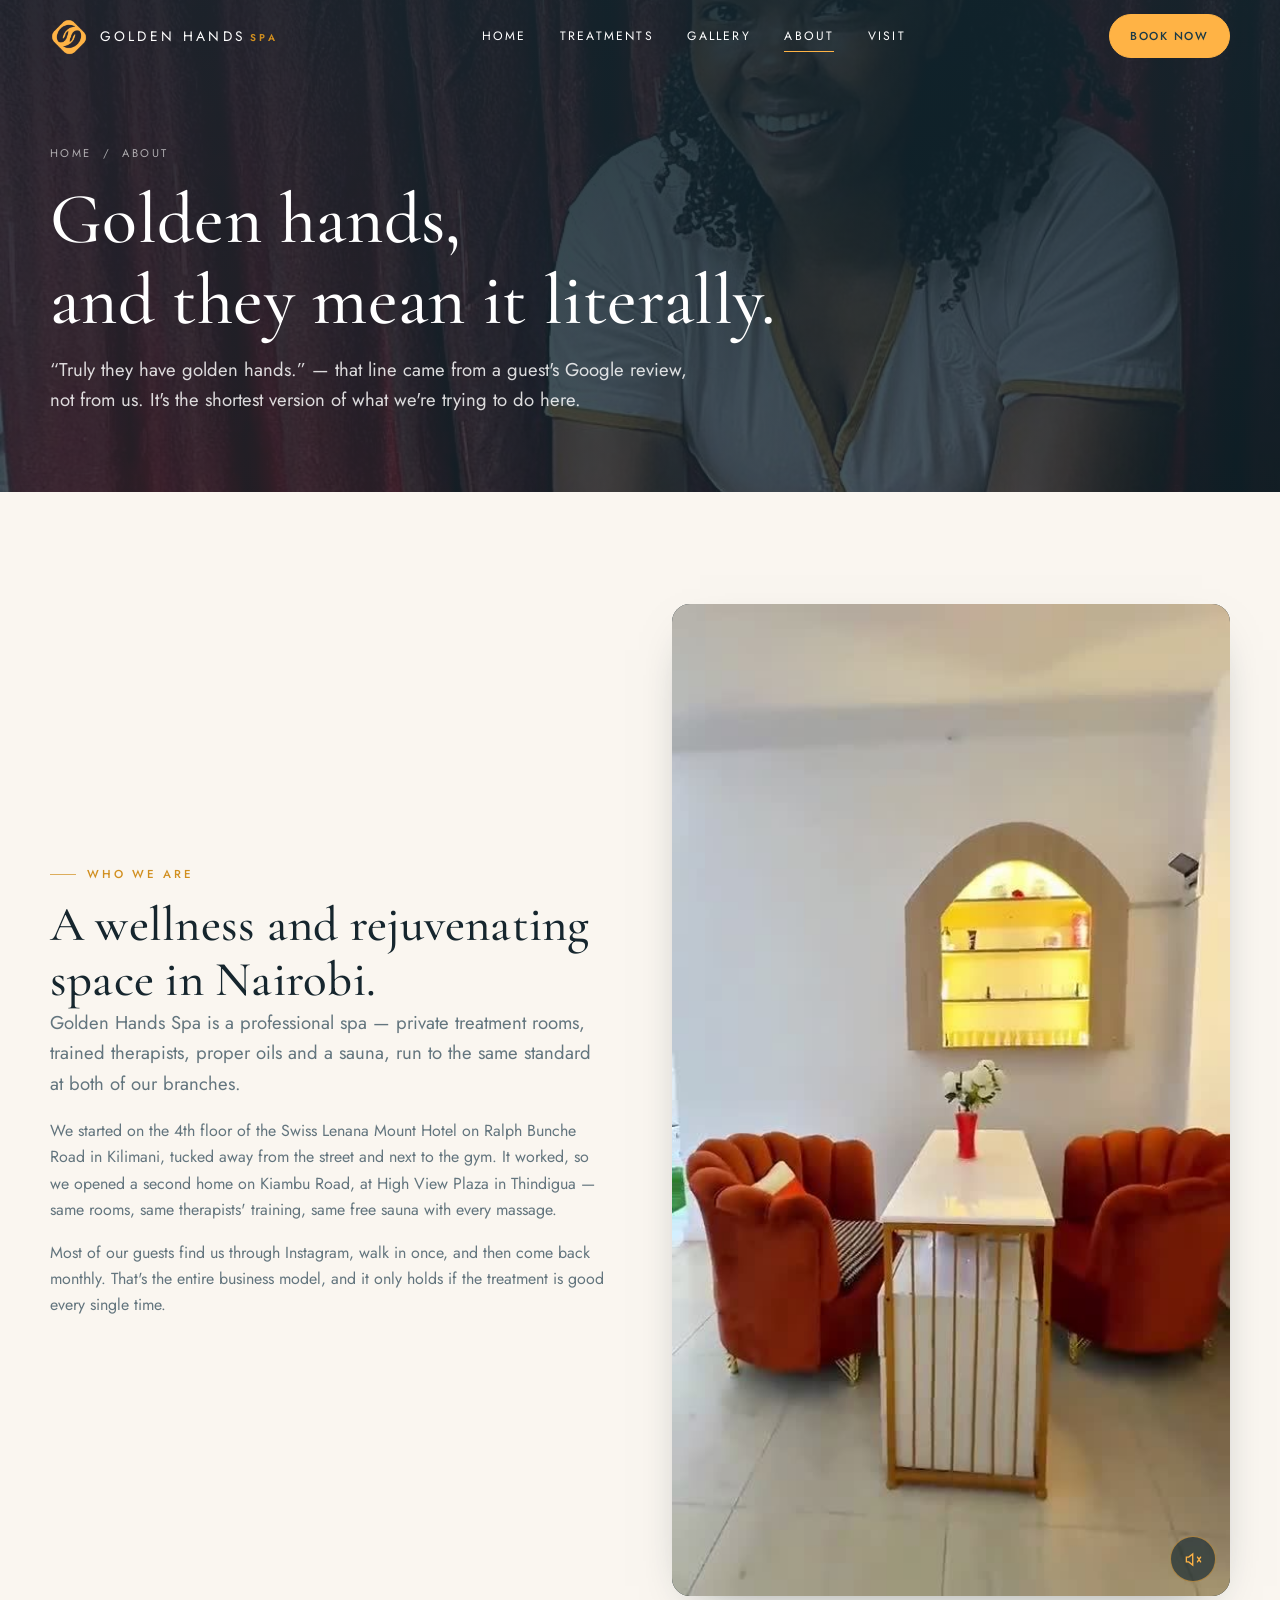
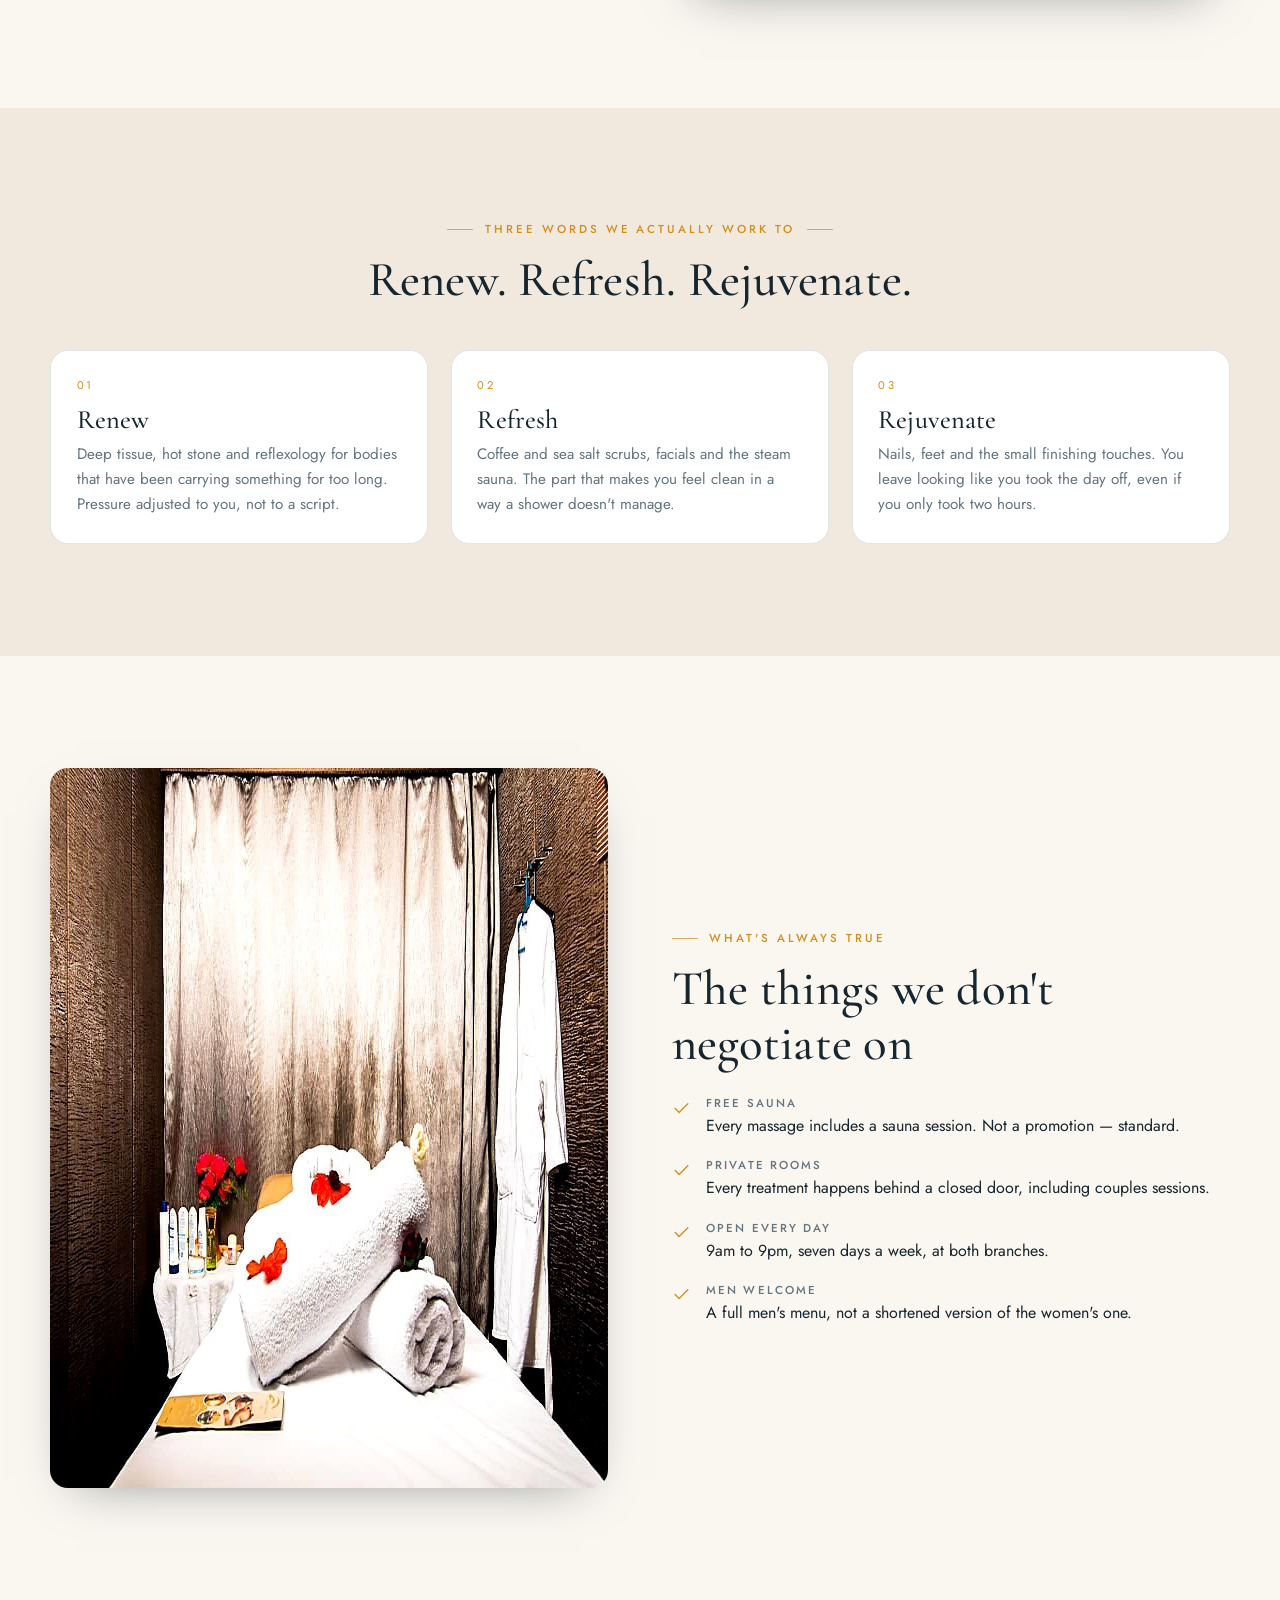
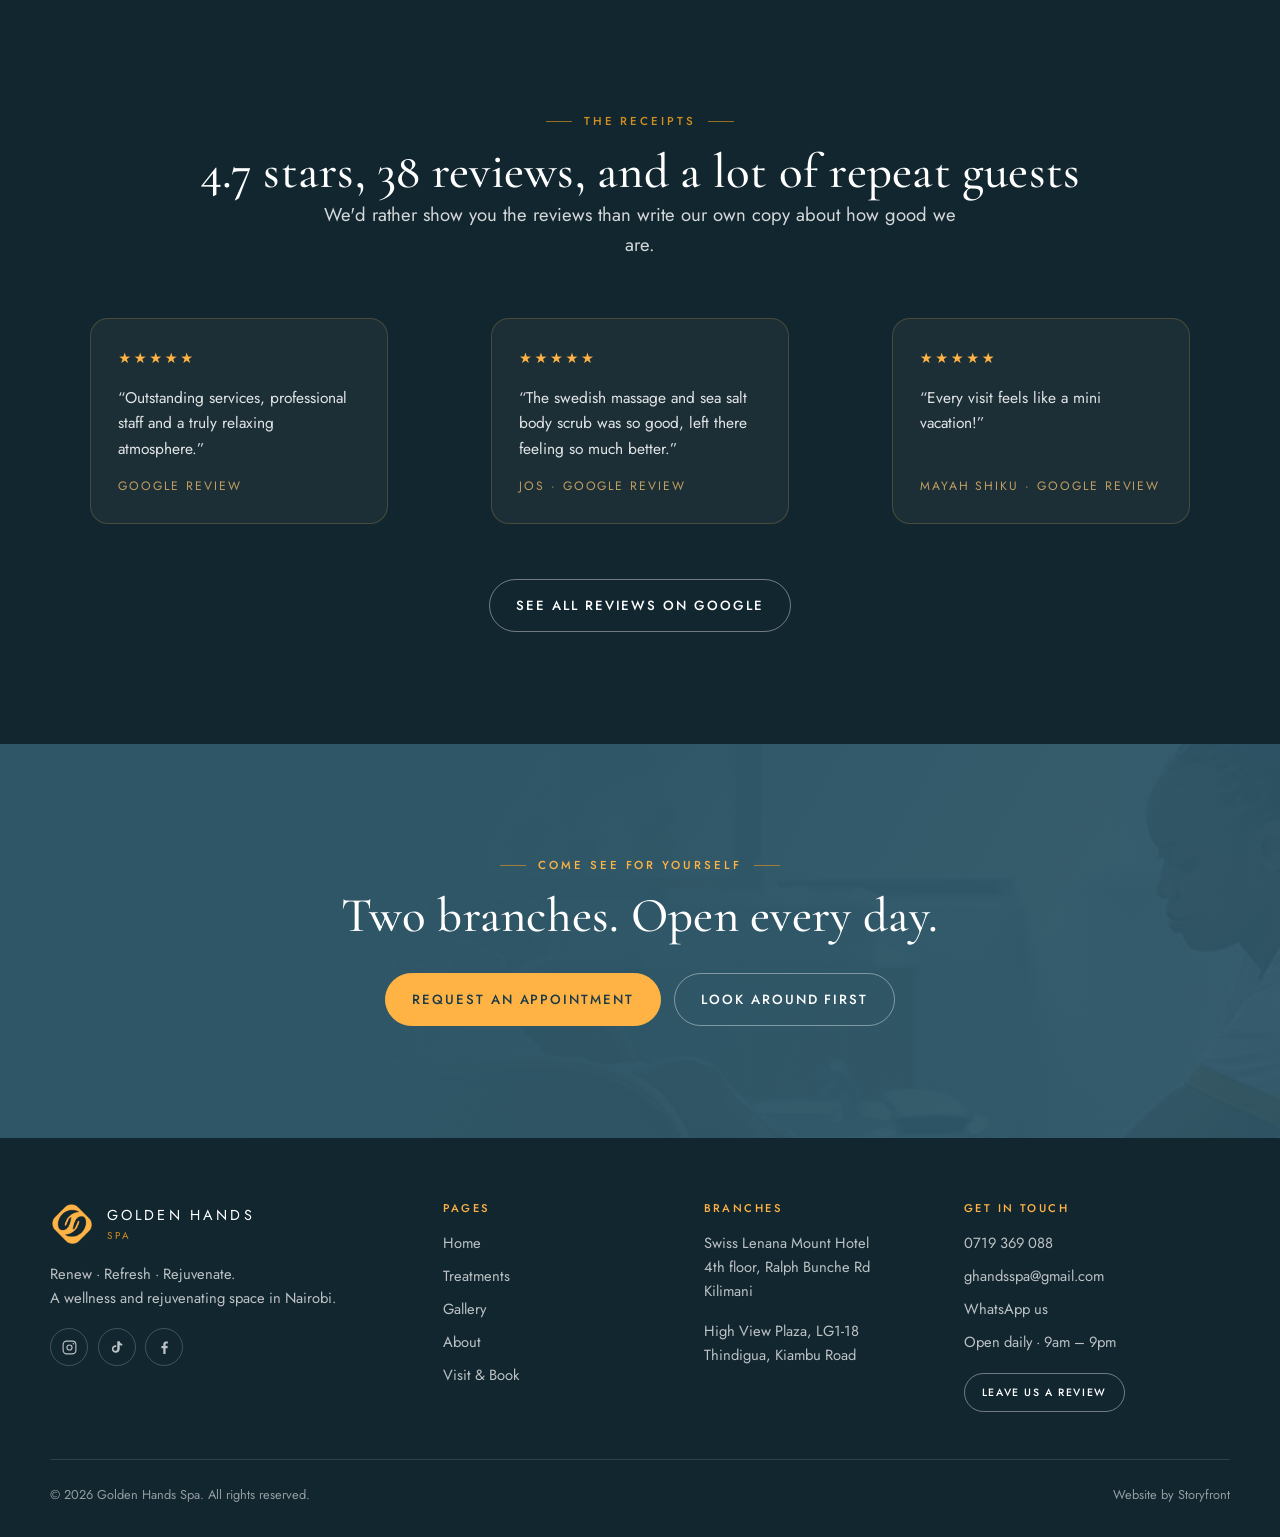
==== about.html @ f65b9896 "Golden Hands Spa — Storyfront demo site Five-page premium build: home, treatments, gallery, about, v" ====
<!DOCTYPE html>
<html lang="en">
<head>
<meta charset="utf-8">
<meta name="viewport" content="width=device-width,initial-scale=1">
<title>About | Golden Hands Spa, Nairobi</title>
<meta name="description" content="Golden Hands Spa is a wellness and rejuvenating space in Nairobi — a professional spa in Kilimani and on Kiambu Road, rated 4.7 on Google. Renew. Refresh. Rejuvenate.">
<link rel="canonical" href="https://ignatius-kimeu.github.io/storyfront-golden-hands-spa/about.html">

<meta property="og:type" content="website">
<meta property="og:site_name" content="Golden Hands Spa">
<meta property="og:title" content="About | Golden Hands Spa, Nairobi">
<meta property="og:description" content="A professional spa in Kilimani and on Kiambu Road. Rated 4.7 on Google. Renew. Refresh. Rejuvenate.">
<meta property="og:url" content="https://ignatius-kimeu.github.io/storyfront-golden-hands-spa/about.html">
<meta property="og:image" content="https://ignatius-kimeu.github.io/storyfront-golden-hands-spa/og-image.jpg">
<meta property="og:image:width" content="1200">
<meta property="og:image:height" content="630">
<meta name="twitter:card" content="summary_large_image">
<meta name="twitter:title" content="About | Golden Hands Spa, Nairobi">
<meta name="twitter:description" content="A professional spa in Kilimani and on Kiambu Road. Rated 4.7 on Google.">
<meta name="twitter:image" content="https://ignatius-kimeu.github.io/storyfront-golden-hands-spa/og-image.jpg">
<meta name="theme-color" content="#2E5666">

<link rel="icon" href="favicon.ico" sizes="any">
<link rel="apple-touch-icon" href="apple-touch-icon.png">
<link rel="preconnect" href="https://fonts.googleapis.com">
<link rel="preconnect" href="https://fonts.gstatic.com" crossorigin>
<link href="https://fonts.googleapis.com/css2?family=Cormorant+Garamond:ital,wght@0,300;0,500;0,600;1,400&family=Jost:wght@300;400;500&display=swap" rel="stylesheet">
<link rel="stylesheet" href="assets/site.css">
</head>
<body>

<div id="splash">
  <div>
    <img class="sp-mark" src="images/mark.png" alt="" width="96" height="96">
    <div class="sp-word">Golden Hands Spa</div>
  </div>
</div>

<header class="hdr" data-top="true" data-over-dark="true">
  <div class="wrap hdr-in">
    <a class="brand" href="index.html" aria-label="Golden Hands Spa — home">
      <img src="images/mark.png" alt="" width="38" height="38">
      <span><span class="brand-name">Golden Hands</span><span class="brand-sub">Spa</span></span>
    </a>
    <nav class="nav" aria-label="Main">
      <a href="index.html">Home</a>
      <a href="services.html">Treatments</a>
      <a href="gallery.html">Gallery</a>
      <a href="about.html" aria-current="page">About</a>
      <a href="contact.html">Visit</a>
    </nav>
    <a class="btn btn--gold btn--desk" href="contact.html">Book now</a>
    <button class="burger" aria-label="Menu" aria-expanded="false" aria-controls="mnav"><span></span><span></span><span></span></button>
  </div>
</header>

<nav class="mnav" id="mnav" aria-label="Mobile">
  <a href="index.html">Home</a>
  <a href="services.html">Treatments</a>
  <a href="gallery.html">Gallery</a>
  <a href="about.html">About</a>
  <a href="contact.html">Visit &amp; Book</a>
  <a class="btn btn--gold" href="contact.html">Request an appointment</a>
</nav>

<main>

  <section class="pbanner">
    <img src="images/therapist-candlelit.jpg" alt="" aria-hidden="true" width="960" height="960">
    <div class="wrap pbanner__in">
      <p class="crumbs"><a href="index.html">Home</a> &nbsp;/&nbsp; About</p>
      <h1 class="rv">Golden hands, <br>and they mean it literally.</h1>
      <p class="lede rv" data-delay="90">“Truly they have golden hands.” — that line came from a guest's Google review, not from us. It's the shortest version of what we're trying to do here.</p>
    </div>
  </section>

  <!-- ============ STORY ============ -->
  <section class="sec">
    <div class="wrap grid g-2" style="gap:clamp(2rem,5vw,4rem);align-items:center">
      <div class="rv">
        <p class="eyebrow">Who we are</p>
        <h2>A wellness and rejuvenating space in Nairobi.</h2>
        <p class="lede">Golden Hands Spa is a professional spa — private treatment rooms, trained therapists, proper oils and a sauna, run to the same standard at both of our branches.</p>
        <p style="color:var(--muted)">We started on the 4th floor of the Swiss Lenana Mount Hotel on Ralph Bunche Road in Kilimani, tucked away from the street and next to the gym. It worked, so we opened a second home on Kiambu Road, at High View Plaza in Thindigua — same rooms, same therapists' training, same free sauna with every massage.</p>
        <p style="color:var(--muted)">Most of our guests find us through Instagram, walk in once, and then come back monthly. That's the entire business model, and it only holds if the treatment is good every single time.</p>
      </div>
      <div class="vwrap rv" data-delay="120">
        <video src="videos/spa-tour.mp4" poster="images/spa-tour-poster.jpg" muted playsinline loop preload="none" aria-label="A walk through the Golden Hands Spa Kiambu Road branch"></video>
        <button class="vsound" type="button" aria-label="Turn sound on">
          <svg class="snd-off" viewBox="0 0 24 24" fill="none" stroke="currentColor" stroke-width="1.7" stroke-linecap="round" aria-hidden="true"><path d="M11 5 6 9H3v6h3l5 4V5Z"/><path d="m17 9 4 6M21 9l-4 6"/></svg>
          <svg class="snd-on" style="display:none" viewBox="0 0 24 24" fill="none" stroke="currentColor" stroke-width="1.7" stroke-linecap="round" aria-hidden="true"><path d="M11 5 6 9H3v6h3l5 4V5Z"/><path d="M15.5 8.5a5 5 0 0 1 0 7M18.5 5.5a9 9 0 0 1 0 13"/></svg>
        </button>
      </div>
    </div>
  </section>

  <!-- ============ THREE WORDS ============ -->
  <section class="sec" style="background:var(--ivory-2)">
    <div class="wrap">
      <div class="center rv" style="margin-bottom:2.6rem">
        <p class="eyebrow">Three words we actually work to</p>
        <h2>Renew. Refresh. Rejuvenate.</h2>
      </div>
      <div class="grid g-3">
        <article class="pcard rv">
          <span class="num">01</span>
          <h3>Renew</h3>
          <p>Deep tissue, hot stone and reflexology for bodies that have been carrying something for too long. Pressure adjusted to you, not to a script.</p>
        </article>
        <article class="pcard rv" data-delay="90">
          <span class="num">02</span>
          <h3>Refresh</h3>
          <p>Coffee and sea salt scrubs, facials and the steam sauna. The part that makes you feel clean in a way a shower doesn't manage.</p>
        </article>
        <article class="pcard rv" data-delay="180">
          <span class="num">03</span>
          <h3>Rejuvenate</h3>
          <p>Nails, feet and the small finishing touches. You leave looking like you took the day off, even if you only took two hours.</p>
        </article>
      </div>
    </div>
  </section>

  <!-- ============ WHAT YOU GET ============ -->
  <section class="sec">
    <div class="wrap grid g-2" style="gap:clamp(2rem,5vw,4rem);align-items:center">
      <div class="rv" style="border-radius:var(--radius);overflow:hidden;box-shadow:var(--shadow)">
        <img src="images/treatment-room-swan.jpg" alt="A treatment room prepared before a guest arrives" loading="lazy" width="1080" height="720">
      </div>
      <div class="rv" data-delay="120">
        <p class="eyebrow">What's always true</p>
        <h2>The things we don't negotiate on</h2>
        <ul class="infolist" style="margin-top:1.4rem">
          <li>
            <svg viewBox="0 0 24 24" fill="none" stroke="currentColor" stroke-width="1.7" stroke-linecap="round" stroke-linejoin="round"><path d="M20 6 9 17l-5-5"/></svg>
            <span><b>Free sauna</b>Every massage includes a sauna session. Not a promotion — standard.</span>
          </li>
          <li>
            <svg viewBox="0 0 24 24" fill="none" stroke="currentColor" stroke-width="1.7" stroke-linecap="round" stroke-linejoin="round"><path d="M20 6 9 17l-5-5"/></svg>
            <span><b>Private rooms</b>Every treatment happens behind a closed door, including couples sessions.</span>
          </li>
          <li>
            <svg viewBox="0 0 24 24" fill="none" stroke="currentColor" stroke-width="1.7" stroke-linecap="round" stroke-linejoin="round"><path d="M20 6 9 17l-5-5"/></svg>
            <span><b>Open every day</b>9am to 9pm, seven days a week, at both branches.</span>
          </li>
          <li>
            <svg viewBox="0 0 24 24" fill="none" stroke="currentColor" stroke-width="1.7" stroke-linecap="round" stroke-linejoin="round"><path d="M20 6 9 17l-5-5"/></svg>
            <span><b>Men welcome</b>A full men's menu, not a shortened version of the women's one.</span>
          </li>
        </ul>
      </div>
    </div>
  </section>

  <!-- ============ REPUTATION ============ -->
  <section class="sec reviews">
    <div class="wrap center">
      <div class="rv">
        <p class="eyebrow">The receipts</p>
        <h2>4.7 stars, 38 reviews, and a lot of repeat guests</h2>
        <p class="lede" style="color:rgba(255,255,255,.82)">We'd rather show you the reviews than write our own copy about how good we are.</p>
      </div>
      <div class="grid g-3" style="margin-top:2.6rem;text-align:left">
        <figure class="rcard rv">
          <span class="stars" aria-label="5 out of 5">★★★★★</span>
          <p>“Outstanding services, professional staff and a truly relaxing atmosphere.”</p>
          <cite>Google review</cite>
        </figure>
        <figure class="rcard rv" data-delay="90">
          <span class="stars" aria-label="5 out of 5">★★★★★</span>
          <p>“The swedish massage and sea salt body scrub was so good, left there feeling so much better.”</p>
          <cite>Jos · Google review</cite>
        </figure>
        <figure class="rcard rv" data-delay="180">
          <span class="stars" aria-label="5 out of 5">★★★★★</span>
          <p>“Every visit feels like a mini vacation!”</p>
          <cite>Mayah Shiku · Google review</cite>
        </figure>
      </div>
      <div class="rv" style="margin-top:2.4rem">
        <a class="btn btn--onDark" href="https://www.google.com/maps/place/?q=place_id:ChIJxd9gHsARLxgRE6MtWg46vnw" target="_blank" rel="noopener">See all reviews on Google</a>
      </div>
    </div>
  </section>

  <!-- ============ CTA ============ -->
  <section class="cta sec">
    <img src="images/pedicure-lounge.jpg" alt="" loading="lazy" aria-hidden="true">
    <div class="wrap center rv">
      <p class="eyebrow" style="color:var(--amber)">Come see for yourself</p>
      <h2>Two branches. Open every day.</h2>
      <div style="display:flex;gap:.8rem;justify-content:center;flex-wrap:wrap;margin-top:1.8rem">
        <a class="btn btn--gold" href="contact.html">Request an appointment</a>
        <a class="btn btn--onDark" href="gallery.html">Look around first</a>
      </div>
    </div>
  </section>

</main>

<footer class="ftr">
  <div class="wrap">
    <div class="ftr__grid">
      <div>
        <div class="ftr__brand">
          <img src="images/mark.png" alt="" width="44" height="44">
          <span><b>Golden Hands</b><span>Spa</span></span>
        </div>
        <p>Renew · Refresh · Rejuvenate.<br>A wellness and rejuvenating space in Nairobi.</p>
        <div class="socials">
          <a href="https://www.instagram.com/golden_hands_spa_kenya/" target="_blank" rel="noopener" aria-label="Instagram"><svg viewBox="0 0 24 24" fill="none" stroke="currentColor" stroke-width="1.6"><rect x="3" y="3" width="18" height="18" rx="5"/><circle cx="12" cy="12" r="3.6"/><circle cx="17.4" cy="6.6" r="1" fill="currentColor" stroke="none"/></svg></a>
          <a href="https://www.tiktok.com/@golden_hands_spa_kenya" target="_blank" rel="noopener" aria-label="TikTok"><svg viewBox="0 0 24 24" fill="currentColor"><path d="M16.5 3c.3 2.1 1.6 3.6 3.7 3.8v2.4c-1.3.1-2.5-.2-3.7-.9v5.4c0 3.4-2.5 5.8-5.6 5.8-2.9 0-5.4-2.2-5.4-5.3 0-3.2 2.6-5.6 6.1-5.2v2.6c-.4-.1-.8-.2-1.2-.2-1.5 0-2.6 1.1-2.6 2.6 0 1.5 1.1 2.7 2.6 2.7 1.6 0 2.7-1.1 2.7-3V3h3.4Z"/></svg></a>
          <a href="https://www.facebook.com/goldenhandskenya/" target="_blank" rel="noopener" aria-label="Facebook"><svg viewBox="0 0 24 24" fill="currentColor"><path d="M13.5 21v-8h2.7l.4-3.1h-3.1V7.9c0-.9.25-1.5 1.55-1.5h1.65V3.6A22 22 0 0 0 14.3 3.5c-2.4 0-4 1.45-4 4.1v2.3H7.6V13h2.7v8h3.2Z"/></svg></a>
        </div>
      </div>
      <div>
        <h4>Pages</h4>
        <ul>
          <li><a href="index.html">Home</a></li>
          <li><a href="services.html">Treatments</a></li>
          <li><a href="gallery.html">Gallery</a></li>
          <li><a href="about.html">About</a></li>
          <li><a href="contact.html">Visit &amp; Book</a></li>
        </ul>
      </div>
      <div>
        <h4>Branches</h4>
        <ul>
          <li>Swiss Lenana Mount Hotel<br>4th floor, Ralph Bunche Rd<br>Kilimani</li>
          <li style="margin-top:.4rem">High View Plaza, LG1-18<br>Thindigua, Kiambu Road</li>
        </ul>
      </div>
      <div>
        <h4>Get in touch</h4>
        <ul>
          <li><a href="tel:+254719369088">0719 369 088</a></li>
          <li><a href="mailto:ghandsspa@gmail.com">ghandsspa@gmail.com</a></li>
          <li><a data-wa="Hello Golden Hands Spa 👋 I'd like to book a treatment.">WhatsApp us</a></li>
          <li>Open daily · 9am – 9pm</li>
          <li style="margin-top:.6rem"><a class="btn btn--onDark" style="padding:.6rem 1.05rem;font-size:.66rem" href="https://search.google.com/local/writereview?placeid=ChIJxd9gHsARLxgRE6MtWg46vnw" target="_blank" rel="noopener">Leave us a review</a></li>
        </ul>
      </div>
    </div>
    <div class="ftr__base">
      <span>© <span data-year>2026</span> Golden Hands Spa. All rights reserved.</span>
      <span>Website by <a href="#">Storyfront</a></span>
    </div>
  </div>
</footer>

<a class="fab" data-wa="Hello Golden Hands Spa 👋 I'd like to book a treatment. Could you share what's available this week?" aria-label="Chat with Golden Hands Spa on WhatsApp">
  <svg viewBox="0 0 24 24" fill="currentColor" aria-hidden="true"><path d="M12.04 2C6.58 2 2.13 6.45 2.13 11.91c0 1.75.46 3.45 1.32 4.95L2 22l5.25-1.38a9.9 9.9 0 0 0 4.79 1.22h.01c5.46 0 9.91-4.45 9.91-9.91C21.96 6.45 17.5 2 12.04 2Zm5.8 14.16c-.24.68-1.42 1.32-1.95 1.36-.5.04-.97.22-3.28-.68-2.77-1.09-4.51-3.93-4.65-4.11-.13-.18-1.1-1.46-1.1-2.79 0-1.33.7-1.98.95-2.25.24-.27.53-.34.71-.34.18 0 .35 0 .51.01.16.01.38-.06.6.46.23.55.77 1.89.84 2.03.07.14.11.3.02.48-.09.18-.14.29-.27.45-.13.16-.28.35-.4.47-.13.13-.27.28-.12.55.15.27.66 1.09 1.42 1.76.97.87 1.79 1.14 2.06 1.27.27.14.42.11.58-.07.16-.18.67-.78.85-1.05.18-.27.36-.22.6-.13.24.09 1.55.73 1.81.86.27.13.45.2.51.31.07.11.07.63-.17 1.31Z"/></svg>
  <span>WhatsApp</span>
</a>

<script src="assets/site.js"></script>
</body>
</html>
---- assets/site.css ----
/* Golden Hands Spa — Storyfront demo
   Palette lifted pixel-for-pixel off the client's own logo JPG (#2E5666 petrol,
   #FFB345 amber) plus the four-colour strip on their Facebook cover photo. */
:root{
  --petrol:#2E5666;
  --petrol-deep:#1E3F4D;
  --petrol-night:#12262F;
  --ivory:#FAF6F0;
  --ivory-2:#F1E9DE;
  --amber:#FFB345;
  --gold:#D18F1F;
  --gold-soft:#C19D61;
  --ink:#16262E;
  --muted:#63757E;
  --line:rgba(46,86,102,.15);
  --line-dark:rgba(255,179,69,.20);
  --shadow:0 18px 50px -28px rgba(18,38,47,.55);
  --radius:18px;
  --wrap:1180px;
  --ease:cubic-bezier(.22,.61,.36,1);
  --header-h:74px;
}
*,*::before,*::after{box-sizing:border-box}
html{-webkit-text-size-adjust:100%;scroll-behavior:smooth}
body{
  margin:0;background:var(--ivory);color:var(--ink);
  font-family:"Jost",system-ui,-apple-system,"Segoe UI",Roboto,sans-serif;
  font-size:16px;line-height:1.65;font-weight:400;
  overflow-x:hidden;
}
img,video{max-width:100%;display:block}
a{color:inherit;text-decoration:none}
button{font:inherit;color:inherit}
h1,h2,h3,h4{font-family:"Cormorant Garamond",Georgia,serif;font-weight:500;line-height:1.12;margin:0;letter-spacing:.005em}
h1{font-size:clamp(2.6rem,7.4vw,4.5rem)}
h2{font-size:clamp(2rem,5vw,3.05rem)}
h3{font-size:clamp(1.3rem,2.6vw,1.65rem)}
p{margin:0 0 1em}
.wrap{width:min(100% - 2.4rem,var(--wrap));margin-inline:auto}
.sec{padding:clamp(4.2rem,9vw,7rem) 0}
.sec--tight{padding:clamp(3rem,6vw,4.5rem) 0}
.center{text-align:center}
.sr-only{position:absolute;width:1px;height:1px;padding:0;margin:-1px;overflow:hidden;clip:rect(0 0 0 0);white-space:nowrap;border:0}

/* ---------- shared bits ---------- */
.eyebrow{
  font-size:.72rem;letter-spacing:.26em;text-transform:uppercase;
  font-weight:500;color:var(--gold);margin:0 0 .9rem;display:flex;align-items:center;gap:.7rem
}
.center .eyebrow{justify-content:center}
.eyebrow::before{content:"";width:26px;height:1px;background:var(--gold);opacity:.7;flex:none}
.center .eyebrow::after{content:"";width:26px;height:1px;background:var(--gold);opacity:.7;flex:none}
.lede{font-size:clamp(1.02rem,1.7vw,1.16rem);color:var(--muted);max-width:60ch}
.center .lede{margin-inline:auto}

.btn{
  --bg:var(--petrol);--fg:#fff;--bd:var(--petrol);
  display:inline-flex;align-items:center;justify-content:center;gap:.6rem;
  background:var(--bg);color:var(--fg);border:1px solid var(--bd);
  padding:.92rem 1.6rem;border-radius:999px;cursor:pointer;
  font-size:.83rem;font-weight:500;letter-spacing:.15em;text-transform:uppercase;
  transition:transform .45s var(--ease),box-shadow .45s var(--ease),background .3s,color .3s,border-color .3s;
  will-change:transform;
}
.btn:hover{transform:translateY(-2px);box-shadow:0 14px 30px -14px rgba(18,38,47,.5)}
.btn:active{transform:translateY(0)}
.btn:focus-visible{outline:2px solid var(--amber);outline-offset:3px}
.btn--gold{--bg:var(--amber);--fg:#1B3A47;--bd:var(--amber)}
.btn--ghost{--bg:transparent;--fg:var(--petrol);--bd:rgba(46,86,102,.35)}
.btn--ghost:hover{--bg:var(--petrol);--fg:#fff;--bd:var(--petrol)}
.btn--onDark{--bg:transparent;--fg:#fff;--bd:rgba(255,255,255,.4)}
.btn--onDark:hover{--bg:var(--amber);--fg:#1B3A47;--bd:var(--amber)}
.btn svg{width:17px;height:17px;flex:none}

/* ---------- preload splash ---------- */
#splash{
  position:fixed;inset:0;z-index:200;background:var(--petrol);
  display:grid;place-items:center;transition:opacity .7s var(--ease),visibility .7s
}
#splash.gone{opacity:0;visibility:hidden;pointer-events:none}
#splash .sp-mark{width:96px;animation:breathe 2.4s var(--ease) infinite}
#splash .sp-word{
  margin-top:1.3rem;font-size:.74rem;letter-spacing:.42em;text-transform:uppercase;
  color:rgba(255,255,255,.72);text-align:center
}
@keyframes breathe{0%,100%{transform:scale(1);opacity:.92}50%{transform:scale(1.07);opacity:1}}

/* ---------- header ---------- */
.hdr{
  position:fixed;top:0;left:0;right:0;z-index:120;height:var(--header-h);
  background:rgba(250,246,240,.97);border-bottom:1px solid var(--line);
  transform:translateY(0);transition:transform .42s var(--ease),background .35s,border-color .35s;
}
.hdr[data-hidden="true"]{transform:translateY(-105%)}
.hdr[data-top="true"][data-over-dark="true"]{background:transparent;border-color:transparent}
.hdr[data-top="true"][data-over-dark="true"] .nav a,
.hdr[data-top="true"][data-over-dark="true"] .brand-name{color:#fff}
.hdr[data-top="true"][data-over-dark="true"] .burger span{background:#fff}
.hdr-in{height:100%;display:flex;align-items:center;justify-content:space-between;gap:1rem}
.brand{display:flex;align-items:center;gap:.72rem}
.brand img{width:38px;height:38px}
.brand-name{font-size:.86rem;letter-spacing:.24em;text-transform:uppercase;font-weight:400;line-height:1.15;transition:color .35s}
.brand-sub{margin-left:.4em;font-size:.62rem;letter-spacing:.34em;text-transform:uppercase;color:var(--gold);font-weight:600}
.nav{display:flex;align-items:center;gap:2.1rem}
.nav a{
  position:relative;font-size:.76rem;letter-spacing:.18em;text-transform:uppercase;
  padding:.35rem 0;transition:color .3s
}
.nav a::after{
  content:"";position:absolute;left:0;bottom:0;height:1px;width:100%;background:var(--amber);
  transform:scaleX(0);transform-origin:right;transition:transform .45s var(--ease)
}
.nav a:hover::after,.nav a[aria-current="page"]::after{transform:scaleX(1);transform-origin:left}
.nav a[aria-current="page"]{color:var(--gold)}
.hdr .btn{padding:.72rem 1.25rem;font-size:.72rem}
.burger{display:none;background:none;border:0;padding:.5rem;cursor:pointer}
.burger span{display:block;width:24px;height:2px;background:var(--ink);margin:5px 0;border-radius:2px;transition:transform .4s var(--ease),opacity .25s,background .35s}
.burger[aria-expanded="true"] span:nth-child(1){transform:translateY(7px) rotate(45deg)}
.burger[aria-expanded="true"] span:nth-child(2){opacity:0}
.burger[aria-expanded="true"] span:nth-child(3){transform:translateY(-7px) rotate(-45deg)}
.mnav{
  position:fixed;inset:var(--header-h) 0 0;z-index:119;background:var(--petrol);
  display:flex;flex-direction:column;justify-content:center;gap:.4rem;padding:2rem 1.6rem 5rem;
  opacity:0;visibility:hidden;transform:translateY(-12px);
  transition:opacity .4s var(--ease),transform .4s var(--ease),visibility .4s
}
.mnav.open{opacity:1;visibility:visible;transform:none}
.mnav a{
  color:#fff;font-family:"Cormorant Garamond",serif;font-size:2.1rem;padding:.5rem 0;
  border-bottom:1px solid rgba(255,255,255,.12)
}
.mnav a:last-of-type{border-bottom:0}
.mnav .btn{margin-top:1.4rem;align-self:flex-start}

/* ---------- hero ---------- */
.hero{position:relative;min-height:min(100svh,860px);display:flex;align-items:flex-end;isolation:isolate;background:var(--petrol-night)}
.hero__media{position:absolute;inset:0;z-index:-2;overflow:hidden}
.hero__media img{width:100%;height:100%;object-fit:cover;object-position:center 42%;transform:scale(1.08);animation:kb 22s var(--ease) forwards}
@keyframes kb{to{transform:scale(1)}}
.hero::after{
  content:"";position:absolute;inset:0;z-index:-1;
  background:linear-gradient(180deg,rgba(18,38,47,.60) 0%,rgba(18,38,47,.30) 16%,rgba(18,38,47,.74) 44%,rgba(18,38,47,.93) 74%,rgba(18,38,47,.97) 100%)
}
@media (min-width:861px){
  /* the wide crop is a bright, white room — the copy needs its own scrim to survive on it */
  .hero::after{
    background:
      linear-gradient(96deg,rgba(18,38,47,.88) 0%,rgba(18,38,47,.66) 38%,rgba(18,38,47,.12) 72%,rgba(18,38,47,0) 100%),
      linear-gradient(180deg,rgba(18,38,47,.62) 0%,rgba(18,38,47,.18) 30%,rgba(18,38,47,.55) 78%,rgba(18,38,47,.82) 100%)
  }
}
.hero__in{padding:calc(var(--header-h) + 4rem) 0 3.4rem;color:#fff}
.hero h1{color:#fff;max-width:15ch}
.hero h1 em{font-style:italic;color:var(--amber)}
.hero .lede{color:rgba(255,255,255,.85);margin-top:1.1rem;max-width:46ch}
.hero__cta{display:flex;flex-wrap:wrap;gap:.8rem;margin-top:2rem}
.hero__meta{
  display:flex;flex-wrap:wrap;gap:.5rem 1.6rem;margin-top:2.6rem;padding-top:1.4rem;
  border-top:1px solid rgba(255,255,255,.18);font-size:.78rem;letter-spacing:.12em;
  text-transform:uppercase;color:rgba(255,255,255,.78)
}
.hero__meta b{color:var(--amber);font-weight:500}
.scrollhint{
  position:absolute;left:50%;bottom:1.1rem;transform:translateX(-50%);z-index:2;
  width:1px;height:44px;background:rgba(255,255,255,.25);overflow:hidden
}
.scrollhint::after{content:"";position:absolute;inset:0;background:var(--amber);animation:drip 2.6s var(--ease) infinite}
@keyframes drip{0%{transform:translateY(-100%)}60%,100%{transform:translateY(100%)}}

/* page banner (inner pages) */
.pbanner{position:relative;background:var(--petrol-night);color:#fff;isolation:isolate;overflow:hidden}
.pbanner img{position:absolute;inset:0;width:100%;height:100%;object-fit:cover;object-position:center 40%;z-index:-2;opacity:.55}
.pbanner::after{content:"";position:absolute;inset:0;z-index:-1;background:linear-gradient(180deg,rgba(18,38,47,.82),rgba(18,38,47,.6))}
.pbanner__in{padding:calc(var(--header-h) + 4.4rem) 0 3.6rem}
.pbanner h1{color:#fff}
.pbanner .lede{color:rgba(255,255,255,.84);margin-top:.9rem}
.crumbs{font-size:.7rem;letter-spacing:.22em;text-transform:uppercase;color:rgba(255,255,255,.62);margin-bottom:1rem}
.crumbs a:hover{color:var(--amber)}

/* ---------- stat strip ---------- */
.stats{background:var(--petrol);color:#fff}
.stats__grid{display:grid;grid-template-columns:repeat(4,1fr);gap:1px;background:rgba(255,255,255,.14)}
.stat{background:var(--petrol);padding:2.1rem 1rem;text-align:center}
.stat b{display:block;font-family:"Cormorant Garamond",serif;font-size:clamp(1.9rem,4vw,2.7rem);color:var(--amber);font-weight:500;line-height:1}
.stat span{display:block;margin-top:.45rem;font-size:.67rem;letter-spacing:.2em;text-transform:uppercase;color:rgba(255,255,255,.75)}

/* ---------- cards ---------- */
.grid{display:grid;gap:1.4rem}
.g-2{grid-template-columns:repeat(2,1fr)}
.g-3{grid-template-columns:repeat(3,1fr)}
.g-4{grid-template-columns:repeat(4,1fr)}

.tcard{
  position:relative;border-radius:var(--radius);overflow:hidden;background:var(--petrol-night);
  isolation:isolate;box-shadow:var(--shadow)
}
.tcard img{width:100%;height:100%;object-fit:cover;position:absolute;inset:0;z-index:-2;transition:transform 1.1s var(--ease)}
.tcard::after{content:"";position:absolute;inset:0;z-index:-1;background:linear-gradient(180deg,rgba(18,38,47,.15) 30%,rgba(18,38,47,.88) 100%)}
.tcard:hover img{transform:scale(1.06)}
.tcard__in{position:relative;padding:1.5rem;min-height:340px;display:flex;flex-direction:column;justify-content:flex-end;color:#fff}
.tcard h3{color:#fff}
.tcard p{color:rgba(255,255,255,.8);font-size:.92rem;margin:.45rem 0 0}
.tcard .from{margin-top:.8rem;font-size:.72rem;letter-spacing:.16em;text-transform:uppercase;color:var(--amber)}

.pcard{
  background:#fff;border:1px solid var(--line);border-radius:var(--radius);padding:1.6rem;
  transition:transform .5s var(--ease),box-shadow .5s var(--ease),border-color .5s
}
.pcard:hover{transform:translateY(-4px);box-shadow:var(--shadow);border-color:rgba(255,179,69,.45)}
.pcard h3{margin-bottom:.4rem}
.pcard p{color:var(--muted);font-size:.95rem;margin:0}
.pcard .num{font-size:.7rem;letter-spacing:.24em;color:var(--gold);display:block;margin-bottom:.7rem}

/* ---------- service menu ---------- */
.menu{border-top:1px solid var(--line)}
.menu__row{
  display:flex;align-items:baseline;gap:1rem;flex-wrap:wrap;padding:1.05rem .2rem;border-bottom:1px solid var(--line);
  transition:padding-left .4s var(--ease),background .4s
}
.menu__row:hover{padding-left:.85rem;background:rgba(255,179,69,.07)}
.menu__row h4{font-family:"Jost",sans-serif;font-size:1rem;font-weight:500;margin:0;flex:none}
.menu__dots{flex:1;min-width:24px;border-bottom:1px dotted rgba(46,86,102,.35);transform:translateY(-4px)}
.menu__row .tag{font-size:.72rem;letter-spacing:.14em;text-transform:uppercase;color:var(--gold);flex:none}
.menu__note{font-size:.9rem;color:var(--muted);margin:.35rem 0 0;flex-basis:100%}

/* ---------- gallery ---------- */
.filters{display:flex;flex-wrap:wrap;gap:.55rem;justify-content:center;margin-bottom:2.2rem}
.filters button{
  background:transparent;border:1px solid var(--line);border-radius:999px;padding:.58rem 1.2rem;cursor:pointer;
  font-size:.72rem;letter-spacing:.16em;text-transform:uppercase;color:var(--muted);
  transition:background .35s,color .35s,border-color .35s,transform .35s var(--ease)
}
.filters button:hover{transform:translateY(-2px);border-color:var(--gold);color:var(--gold)}
.filters button[aria-pressed="true"]{background:var(--petrol);border-color:var(--petrol);color:#fff}
.gal{display:grid;grid-template-columns:repeat(3,1fr);gap:1rem}
.gal figure{
  margin:0;position:relative;border-radius:14px;overflow:hidden;cursor:zoom-in;background:var(--ivory-2);
  transition:opacity .45s var(--ease),transform .55s var(--ease);will-change:transform
}
.gal figure.hide{display:none}
.gal img{width:100%;height:100%;object-fit:cover;aspect-ratio:4/5;transition:transform 1s var(--ease)}
.gal figure:hover img{transform:scale(1.055)}
.gal figcaption{
  position:absolute;left:0;right:0;bottom:0;padding:1.5rem .95rem .85rem;color:#fff;font-size:.8rem;
  background:linear-gradient(180deg,transparent,rgba(18,38,47,.88));
  opacity:0;transform:translateY(8px);transition:opacity .4s,transform .4s var(--ease)
}
.gal figure:hover figcaption,.gal figure:focus-within figcaption{opacity:1;transform:none}

/* lightbox */
.lb{position:fixed;inset:0;z-index:180;background:rgba(12,26,32,.96);display:none;place-items:center;padding:1rem}
.lb.open{display:grid;animation:fadeIn .3s var(--ease)}
@keyframes fadeIn{from{opacity:0}to{opacity:1}}
.lb__fig{max-width:min(1000px,94vw);text-align:center;animation:pop .42s var(--ease)}
@keyframes pop{from{opacity:0;transform:scale(.965)}to{opacity:1;transform:none}}
.lb__fig img{max-height:76svh;width:auto;margin-inline:auto;border-radius:10px}
.lb__cap{color:rgba(255,255,255,.9);margin-top:1rem;font-size:.95rem}
.lb__count{color:var(--amber);font-size:.72rem;letter-spacing:.2em;text-transform:uppercase;margin-top:.35rem}
.lb button{
  position:absolute;background:rgba(255,255,255,.09);border:1px solid rgba(255,255,255,.22);color:#fff;
  width:46px;height:46px;border-radius:50%;cursor:pointer;display:grid;place-items:center;
  transition:background .3s,color .3s,transform .3s var(--ease)
}
.lb button:hover{background:var(--amber);color:var(--petrol-night);transform:scale(1.07)}
.lb__close{top:1.1rem;right:1.1rem;font-size:1.25rem}
.lb__prev{left:1.1rem;top:50%;margin-top:-23px}
.lb__next{right:1.1rem;top:50%;margin-top:-23px}

/* ---------- reviews ---------- */
.reviews{background:var(--petrol-night);color:#fff}
.reviews h2{color:#fff}
.rcard{
  background:rgba(255,255,255,.045);border:1px solid var(--line-dark);border-radius:var(--radius);
  padding:1.7rem;display:flex;flex-direction:column;gap:.9rem;
  transition:transform .5s var(--ease),background .5s
}
.rcard:hover{transform:translateY(-4px);background:rgba(255,255,255,.08)}
.rcard .stars{color:var(--amber);letter-spacing:.18em;font-size:.9rem}
.rcard p{color:rgba(255,255,255,.87);margin:0;font-size:.97rem}
.rcard cite{font-style:normal;font-size:.76rem;letter-spacing:.16em;text-transform:uppercase;color:var(--gold-soft);margin-top:auto}

/* ---------- video block ---------- */
.vwrap{position:relative;border-radius:var(--radius);overflow:hidden;background:var(--petrol-night);box-shadow:var(--shadow)}
.vwrap video{width:100%;display:block;aspect-ratio:9/16;object-fit:cover}
.vsound{
  position:absolute;right:.85rem;bottom:.85rem;z-index:2;width:46px;height:46px;border-radius:50%;
  background:rgba(18,38,47,.65);border:1px solid rgba(255,179,69,.55);color:var(--amber);
  display:grid;place-items:center;cursor:pointer;
  transition:background .3s,color .3s,transform .35s var(--ease)
}
.vsound:hover{background:var(--amber);color:var(--petrol-night);transform:scale(1.08)}
.vsound svg{width:19px;height:19px}

/* ---------- branches / contact ---------- */
.branch{background:#fff;border:1px solid var(--line);border-radius:var(--radius);overflow:hidden;display:flex;flex-direction:column}
.branch__map{aspect-ratio:16/10;background:var(--ivory-2)}
.branch__map iframe{width:100%;height:100%;border:0;display:block;filter:saturate(.85)}
.branch__body{padding:1.5rem;display:flex;flex-direction:column;gap:.55rem;flex:1}
.branch__body h3{margin-bottom:.15rem}
.branch__body p{margin:0;color:var(--muted);font-size:.95rem}
.branch__acts{display:flex;flex-wrap:wrap;gap:.6rem;margin-top:auto;padding-top:1.1rem}
.branch__acts .btn{padding:.7rem 1.15rem;font-size:.7rem}

.infolist{list-style:none;padding:0;margin:0;display:grid;gap:1.05rem}
.infolist li{display:flex;gap:.95rem;align-items:flex-start}
.infolist svg{width:19px;height:19px;color:var(--gold);flex:none;margin-top:.28rem}
.infolist b{display:block;font-weight:500;font-size:.72rem;letter-spacing:.18em;text-transform:uppercase;color:var(--muted)}
.infolist a:hover{color:var(--gold)}

/* ---------- booking flow ---------- */
.book{background:#fff;border:1px solid var(--line);border-radius:22px;box-shadow:var(--shadow);overflow:hidden}
.book__bar{display:flex;background:var(--ivory-2)}
.book__bar div{
  flex:1;padding:.95rem .6rem;text-align:center;font-size:.68rem;letter-spacing:.16em;text-transform:uppercase;
  color:var(--muted);transition:color .4s,background .4s
}
.book__bar div[data-on="true"]{color:#fff;background:var(--petrol)}
.book__bar div[data-done="true"]{color:var(--gold)}
.book__body{padding:clamp(1.4rem,4vw,2.4rem)}
.step{display:none}
.step.on{display:block;animation:stepIn .45s var(--ease)}
@keyframes stepIn{from{opacity:0;transform:translateX(14px)}to{opacity:1;transform:none}}
.step h3{margin-bottom:.3rem}
.step .hint{color:var(--muted);font-size:.92rem;margin-bottom:1.5rem}
.field{margin-bottom:1.35rem}
.field > label,.field > .flabel{display:block;font-size:.7rem;letter-spacing:.2em;text-transform:uppercase;color:var(--muted);margin-bottom:.6rem}
.chips{display:flex;flex-wrap:wrap;gap:.55rem}
.chip{
  border:1px solid var(--line);background:#fff;border-radius:999px;padding:.62rem 1.1rem;cursor:pointer;
  font-size:.83rem;color:var(--ink);transition:background .3s,color .3s,border-color .3s,transform .3s var(--ease)
}
.chip:hover{border-color:var(--gold);transform:translateY(-2px)}
.chip[aria-pressed="true"]{background:var(--petrol);border-color:var(--petrol);color:#fff}
.opts{display:grid;gap:.7rem}
.opt{
  display:flex;gap:.9rem;align-items:flex-start;border:1px solid var(--line);border-radius:14px;padding:1rem 1.1rem;
  cursor:pointer;text-align:left;background:#fff;width:100%;
  transition:border-color .3s,background .3s,transform .3s var(--ease),box-shadow .3s
}
.opt:hover{border-color:var(--gold);transform:translateY(-2px)}
.opt[aria-pressed="true"]{border-color:var(--petrol);background:rgba(46,86,102,.05);box-shadow:inset 0 0 0 1px var(--petrol)}
.opt .dot{width:16px;height:16px;border-radius:50%;border:1px solid rgba(46,86,102,.4);flex:none;margin-top:.3rem;transition:background .3s,border-color .3s,box-shadow .3s}
.opt[aria-pressed="true"] .dot{background:var(--amber);border-color:var(--amber);box-shadow:inset 0 0 0 3px #fff}
.opt b{display:block;font-weight:500;font-size:1rem}
.opt small{color:var(--muted);font-size:.86rem;line-height:1.45;display:block}
input[type=text],input[type=tel],input[type=date],select,textarea{
  width:100%;border:1px solid var(--line);border-radius:12px;padding:.85rem 1rem;background:#fff;
  font:inherit;font-size:.97rem;color:var(--ink);transition:border-color .3s,box-shadow .3s
}
input:focus,select:focus,textarea:focus{outline:0;border-color:var(--gold);box-shadow:0 0 0 3px rgba(255,179,69,.22)}
textarea{resize:vertical;min-height:92px}
.two{display:grid;grid-template-columns:1fr 1fr;gap:1rem}
.book__nav{display:flex;justify-content:space-between;gap:.8rem;margin-top:1.6rem;flex-wrap:wrap}
.summary{background:var(--ivory);border:1px solid var(--line);border-radius:14px;padding:1.2rem 1.3rem;margin-bottom:1.4rem}
.summary dl{margin:0;display:grid;grid-template-columns:auto 1fr;gap:.55rem 1.1rem;font-size:.94rem}
.summary dt{font-size:.68rem;letter-spacing:.16em;text-transform:uppercase;color:var(--muted);padding-top:.28rem}
.summary dd{margin:0}
.err{color:#B4463B;font-size:.85rem;margin-top:.6rem;min-height:1.2em}

/* ---------- CTA band ---------- */
.cta{position:relative;background:var(--petrol);color:#fff;overflow:hidden;isolation:isolate}
.cta img{position:absolute;inset:0;width:100%;height:100%;object-fit:cover;z-index:-2;opacity:.2}
.cta::after{content:"";position:absolute;inset:0;z-index:-1;background:linear-gradient(120deg,var(--petrol) 30%,rgba(46,86,102,.72))}
.cta h2{color:#fff}
.cta .lede{color:rgba(255,255,255,.86)}

/* ---------- footer ---------- */
.ftr{background:var(--petrol-night);color:rgba(255,255,255,.72);padding:4rem 0 2rem;font-size:.92rem}
.ftr a:hover{color:var(--amber)}
.ftr__grid{display:grid;grid-template-columns:1.6fr 1fr 1fr 1.2fr;gap:2.4rem}
.ftr h4{font-family:"Jost",sans-serif;font-size:.7rem;letter-spacing:.22em;text-transform:uppercase;color:var(--amber);margin:0 0 1rem;font-weight:500}
.ftr ul{list-style:none;padding:0;margin:0;display:grid;gap:.55rem}
.ftr__brand{display:flex;align-items:center;gap:.8rem;margin-bottom:1rem}
.ftr__brand img{width:44px}
.ftr__brand b{display:block;color:#fff;font-size:.9rem;letter-spacing:.22em;text-transform:uppercase;font-weight:400}
.ftr__brand span{font-size:.62rem;letter-spacing:.32em;text-transform:uppercase;color:var(--gold)}
.socials{display:flex;gap:.6rem;margin-top:1.1rem}
.socials a{
  width:38px;height:38px;border-radius:50%;border:1px solid rgba(255,255,255,.2);display:grid;place-items:center;
  transition:background .3s,border-color .3s,color .3s,transform .35s var(--ease)
}
.socials a:hover{background:var(--amber);border-color:var(--amber);color:var(--petrol-night);transform:translateY(-3px)}
.socials svg{width:17px;height:17px}
.ftr__base{
  margin-top:3rem;padding-top:1.5rem;border-top:1px solid rgba(255,255,255,.12);
  display:flex;justify-content:space-between;gap:1rem;flex-wrap:wrap;font-size:.8rem;color:rgba(255,255,255,.55)
}

/* ---------- floating WhatsApp ---------- */
.fab{
  position:fixed;right:1rem;bottom:1rem;z-index:130;display:flex;align-items:center;gap:.6rem;
  background:var(--petrol);color:#fff;border:1px solid rgba(255,179,69,.5);
  padding:.85rem 1.15rem;border-radius:999px;box-shadow:0 16px 34px -16px rgba(0,0,0,.6);
  font-size:.78rem;letter-spacing:.12em;text-transform:uppercase;
  transform:translateY(140%);opacity:0;transition:transform .5s var(--ease),opacity .4s,background .3s,color .3s
}
.fab.show{transform:none;opacity:1}
.fab:hover{background:var(--amber);color:var(--petrol-night)}
.fab svg{width:20px;height:20px;flex:none;color:var(--amber);transition:color .3s}
.fab:hover svg{color:var(--petrol-night)}

/* ---------- reveal ---------- */
.rv{opacity:0;transform:translateY(16px);transition:opacity .8s var(--ease),transform .8s var(--ease)}
.rv.in{opacity:1;transform:none}

/* ---------- responsive ---------- */
@media (max-width:980px){
  .ftr__grid{grid-template-columns:1fr 1fr;gap:2rem}
  .g-4{grid-template-columns:repeat(2,1fr)}
}
@media (max-width:860px){
  .nav,.hdr .btn--desk{display:none}
  .burger{display:block}
  .g-3{grid-template-columns:repeat(2,1fr)}
  .gal{grid-template-columns:repeat(2,1fr)}
  .stats__grid{grid-template-columns:repeat(2,1fr)}
}
@media (max-width:600px){
  :root{--header-h:66px}
  .g-2,.g-3,.g-4{grid-template-columns:1fr}
  .gal{grid-template-columns:repeat(2,1fr);gap:.65rem}
  .two{grid-template-columns:1fr}
  .ftr__grid{grid-template-columns:1fr}
  .hero__in{padding-bottom:2.8rem}
  .summary dl{grid-template-columns:1fr;gap:.1rem .8rem}
  .summary dt{padding-top:.7rem}
  .book__bar div{font-size:.58rem;letter-spacing:.09em;padding:.8rem .3rem}
  .fab span{display:none}
  .fab{padding:.95rem;border-radius:50%}
  .lb__prev{left:.5rem}.lb__next{right:.5rem}
}
@media (prefers-reduced-motion:reduce){
  html{scroll-behavior:auto}
  *,*::before,*::after{animation-duration:.01ms !important;animation-iteration-count:1 !important;transition-duration:.01ms !important}
  .rv{opacity:1;transform:none}
  .hero__media img{animation:none;transform:none}
}
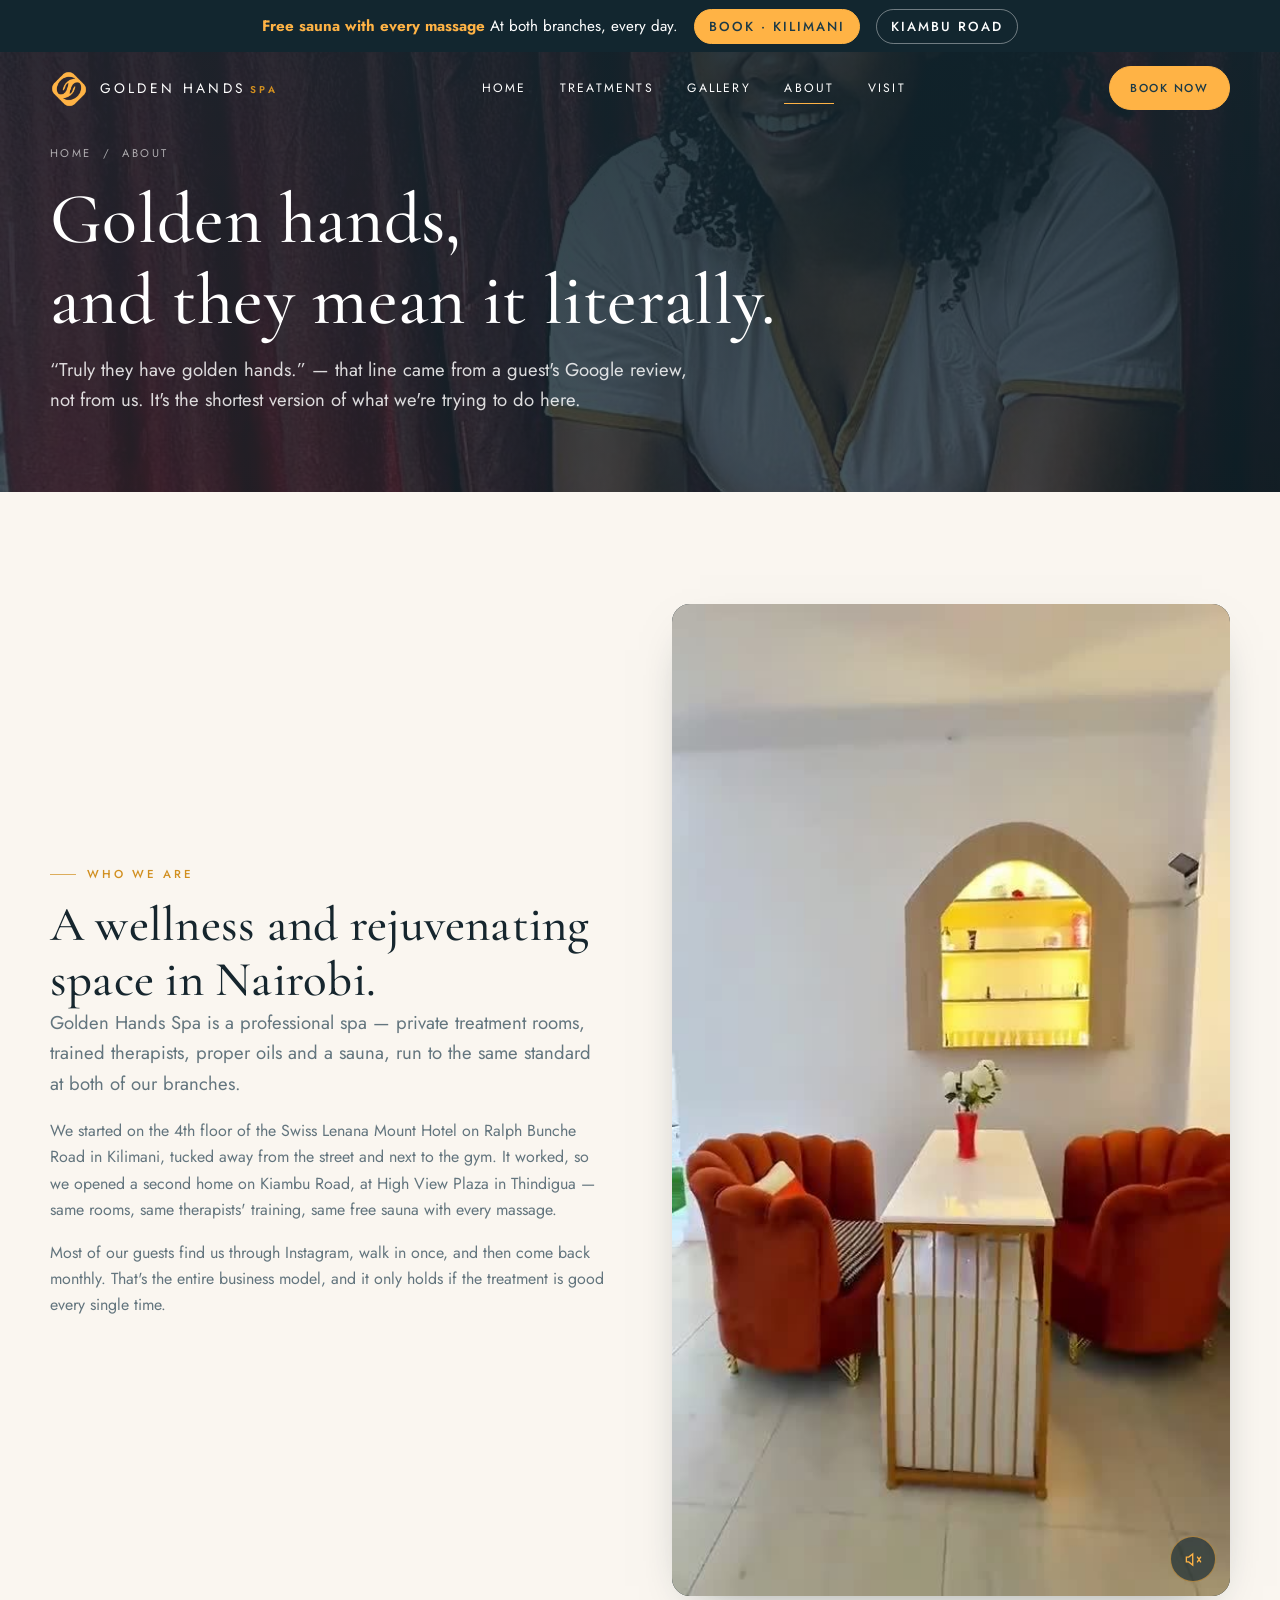
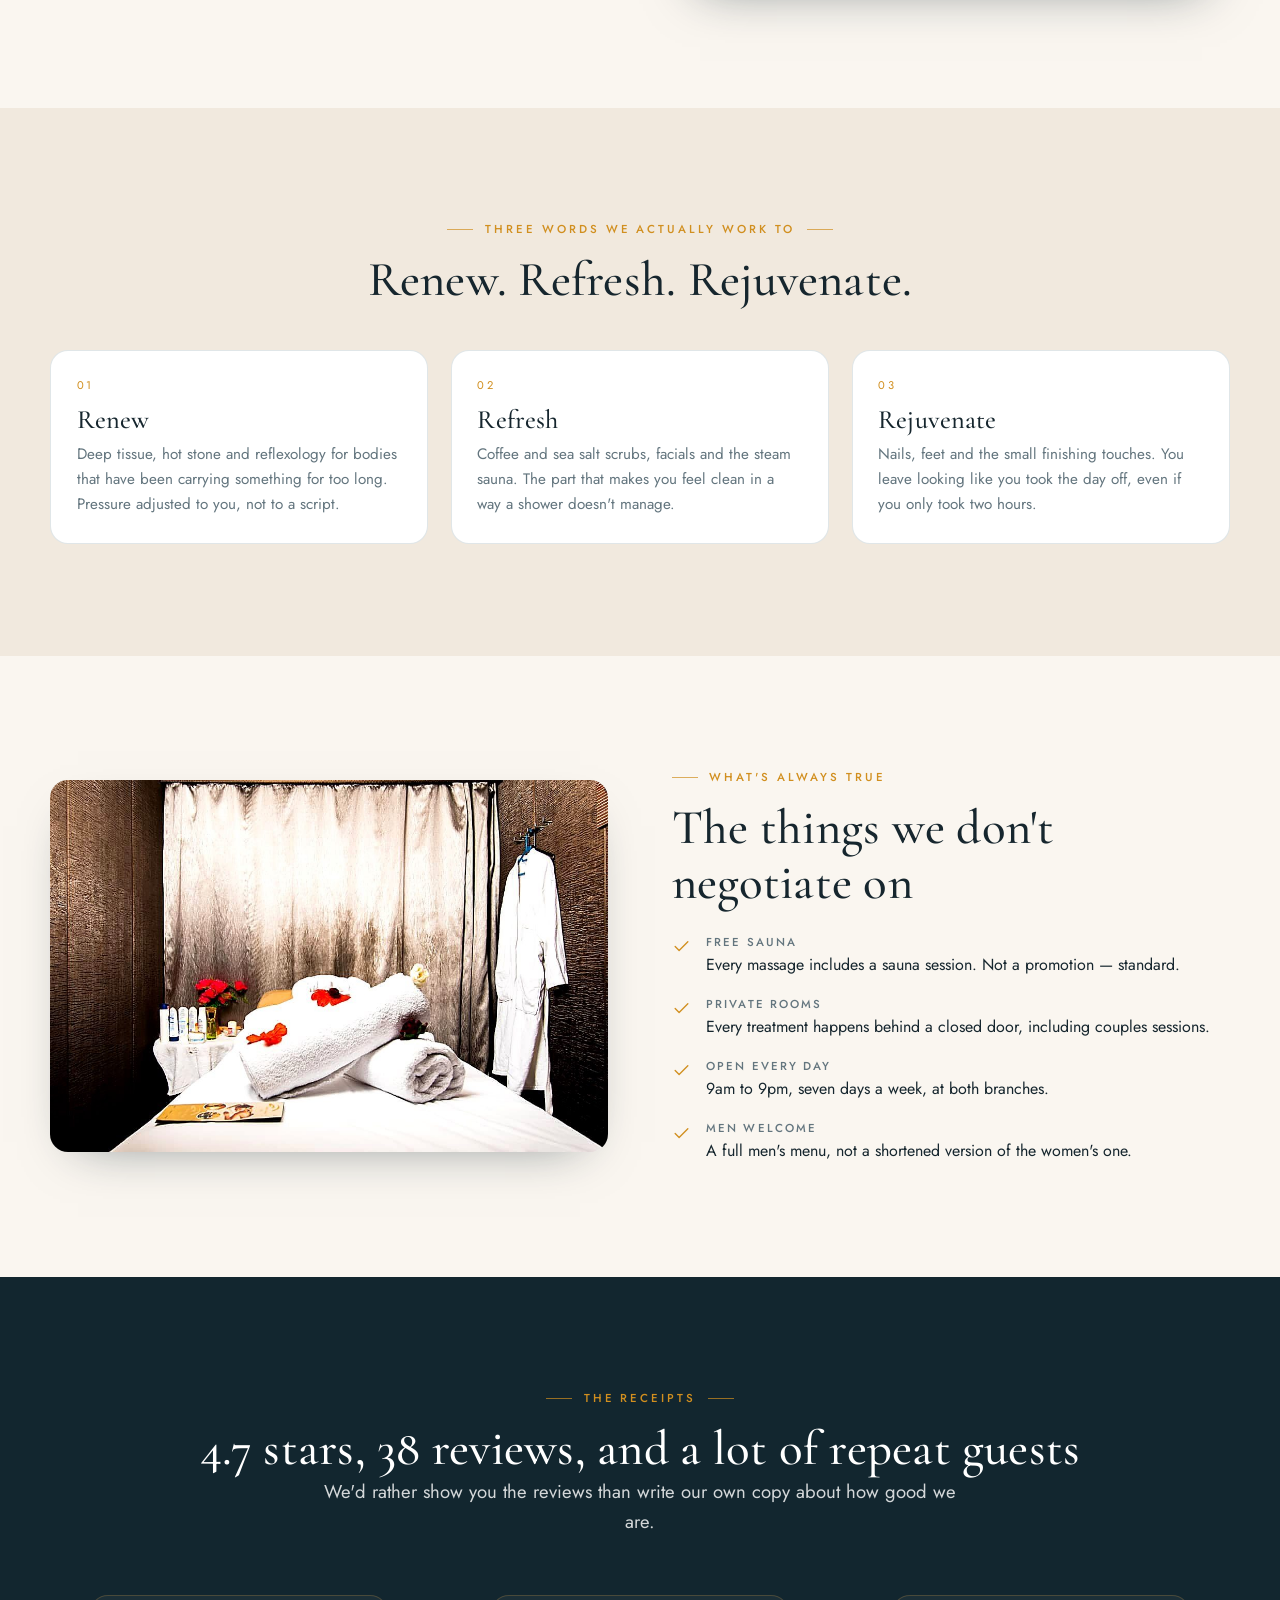
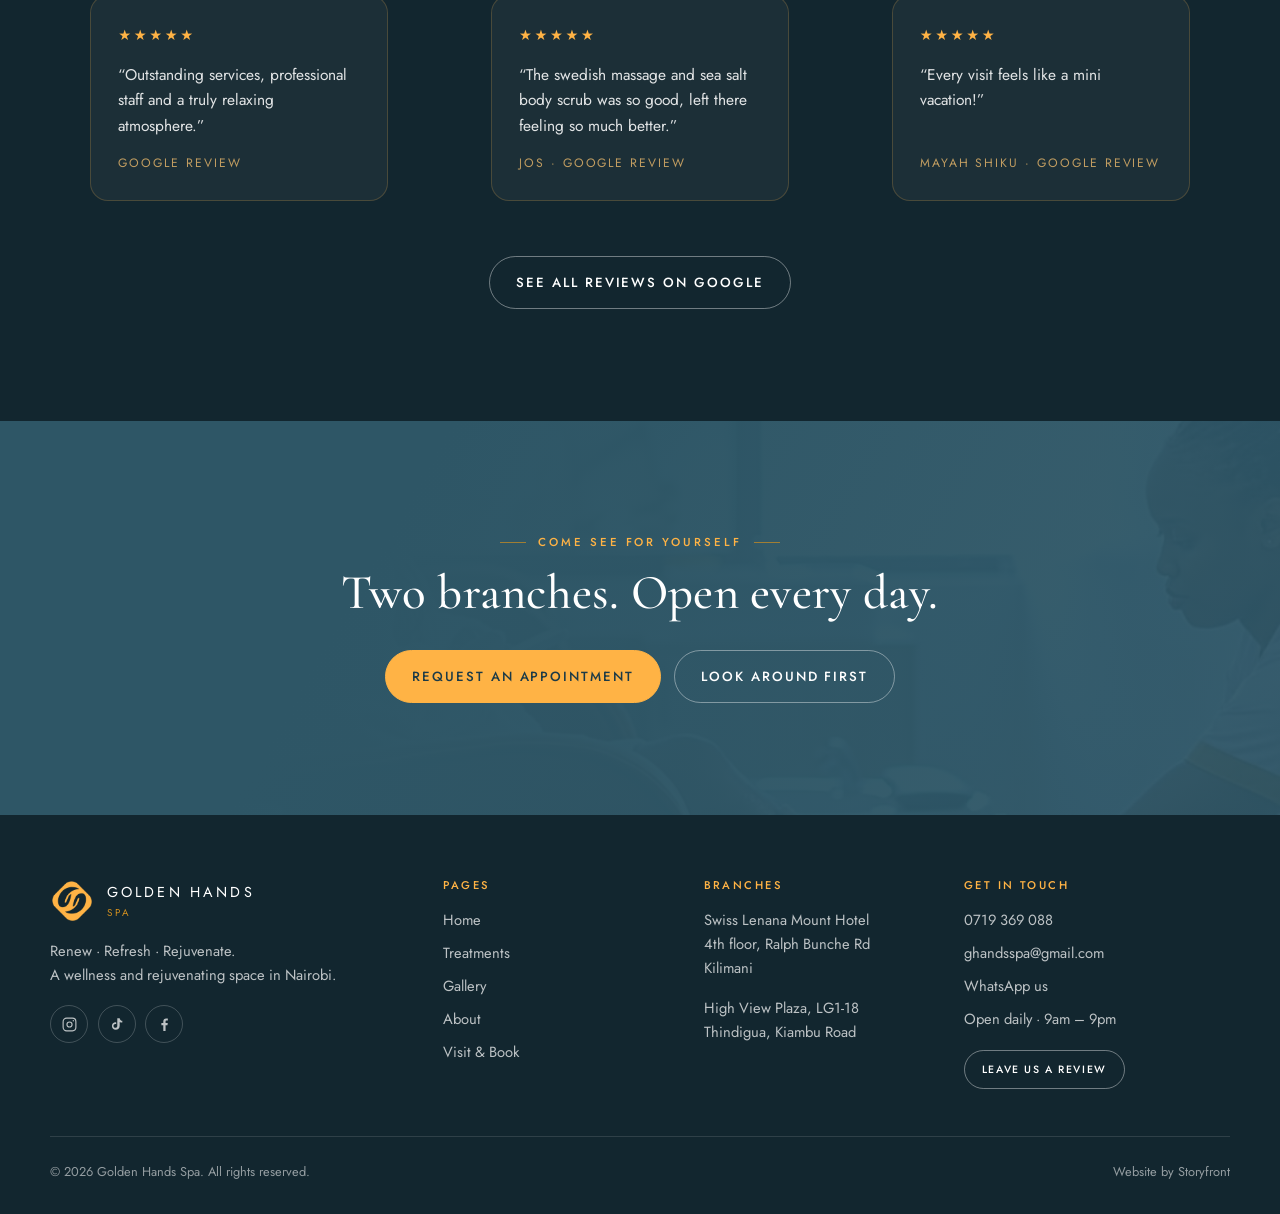
==== commit f00014b7: "Offers and price list driven by a Google Sheet (bundled fallback, preview link, pop-ups, branch-awar" ====
--- a/about.html
+++ b/about.html
@@ -255,5 +255,6 @@
 </a>
 
 <script src="assets/site.js"></script>
+<script src="assets/live.js"></script>
 </body>
 </html>
--- a/assets/site.css
+++ b/assets/site.css
@@ -28,7 +28,7 @@
   font-size:16px;line-height:1.65;font-weight:400;
   overflow-x:hidden;
 }
-img,video{max-width:100%;display:block}
+img,video{max-width:100%;height:auto;display:block}
 a{color:inherit;text-decoration:none}
 button{font:inherit;color:inherit}
 h1,h2,h3,h4{font-family:"Cormorant Garamond",Georgia,serif;font-weight:500;line-height:1.12;margin:0;letter-spacing:.005em}
@@ -125,12 +125,14 @@
   transition:opacity .4s var(--ease),transform .4s var(--ease),visibility .4s
 }
 .mnav.open{opacity:1;visibility:visible;transform:none}
-.mnav a{
+.mnav a:not(.btn){
   color:#fff;font-family:"Cormorant Garamond",serif;font-size:2.1rem;padding:.5rem 0;
   border-bottom:1px solid rgba(255,255,255,.12)
 }
-.mnav a:last-of-type{border-bottom:0}
-.mnav .btn{margin-top:1.4rem;align-self:flex-start}
+.mnav .btn{
+  margin-top:1.6rem;align-self:stretch;
+  font-size:.78rem;letter-spacing:.11em;padding:1rem 1.2rem
+}
 
 /* ---------- hero ---------- */
 .hero{position:relative;min-height:min(100svh,860px);display:flex;align-items:flex-end;isolation:isolate;background:var(--petrol-night)}
@@ -435,3 +437,55 @@
   .rv{opacity:1;transform:none}
   .hero__media img{animation:none;transform:none}
 }
+
+/* ===== live offers + price list (Google Sheet driven) ===== */
+.of-banner{background:var(--petrol-night);color:#fff;font-size:.95rem}
+.of-banner .wrap{display:flex;align-items:center;justify-content:center;gap:.6rem 1rem;flex-wrap:wrap;padding:.55rem 0;text-align:center}
+.of-banner b{color:var(--amber)}.of-banner .btn{padding:.35rem .9rem;min-height:0;font-size:.82rem}
+.btn--mini{--bg:var(--amber);--fg:#1B3A47;--bd:var(--amber)}
+.btn--ghostlite{--bg:transparent;--fg:var(--petrol);--bd:rgba(46,86,102,.35)}
+.of-banner .btn--ghostlite{--fg:#fff;--bd:rgba(255,255,255,.4)}
+#offers .of-grid{display:grid;grid-template-columns:repeat(auto-fit,minmax(300px,1fr));gap:1.4rem}
+.of{background:#fff;border-radius:var(--radius);overflow:hidden;box-shadow:var(--shadow);display:flex;flex-direction:column}
+.of--spot{grid-column:1/-1;display:grid;grid-template-columns:1.1fr 1fr;background:var(--petrol-deep);color:#fff}
+.of--spot img{width:100%;height:100%;min-height:320px;object-fit:cover}
+.of--spot .of-body{padding:2.2rem}.of--spot h3{color:#fff;font-size:clamp(1.6rem,3vw,2.3rem)}.of--spot p{color:rgba(255,255,255,.82)}
+.of-img img{width:100%;aspect-ratio:16/10;object-fit:cover}
+.of-body{padding:1.5rem;display:flex;flex-direction:column;gap:.7rem}
+.of-meta{display:flex;flex-wrap:wrap;gap:.4rem;font-size:.78rem;font-weight:600}
+.of-meta span{padding:.25rem .6rem;border-radius:99px;background:var(--ivory-2);color:var(--petrol)}
+.of--spot .of-meta span{background:rgba(255,255,255,.12);color:#fff}
+.of-meta .of-now{background:var(--amber);color:#1B3A47}.of-meta .of-end{background:var(--petrol);color:#fff}
+.of-meta .of-draft{background:#B3261E;color:#fff}
+.of-price{font-size:1.5rem;font-weight:700;color:var(--gold)}.of-price s{font-size:1rem;color:var(--muted);font-weight:400}
+.of--spot .of-price{color:var(--amber)}
+.of-btns{display:flex;flex-wrap:wrap;gap:.6rem;margin-top:auto}
+.of--spot .btn--ghostlite{--fg:#fff;--bd:rgba(255,255,255,.4)}
+.of-pop{position:fixed;inset:0;z-index:200;background:rgba(18,38,47,.55);display:grid;place-items:center;padding:1rem;opacity:0;transition:opacity .35s}
+.of-pop.open{opacity:1}
+.of-pop__box{position:relative;background:#fff;border-radius:var(--radius);max-width:440px;width:100%;overflow:hidden;box-shadow:var(--shadow);transform:translateY(20px);transition:transform .4s var(--ease)}
+.of-pop.open .of-pop__box{transform:none}
+.of-pop__box img{width:100%;aspect-ratio:16/9;object-fit:cover}
+.of-pop__x{position:absolute;top:.6rem;right:.6rem;width:40px;height:40px;border-radius:50%;border:0;background:#fff;color:var(--petrol);font-size:1.5rem;cursor:pointer;box-shadow:var(--shadow)}
+.of-ribbon{position:fixed;left:50%;bottom:14px;transform:translateX(-50%);z-index:300;background:#B3261E;color:#fff;padding:.5rem 1rem;border-radius:99px;font-size:.85rem;font-weight:600}
+#price-list .pl-head{display:flex;justify-content:space-between;align-items:flex-end;gap:1rem;flex-wrap:wrap;margin-bottom:1.6rem}
+.pl-switch{display:inline-flex;background:var(--ivory-2);border-radius:99px;padding:4px}
+.pl-switch button{border:0;background:transparent;padding:.6rem 1.1rem;border-radius:99px;font:inherit;font-weight:600;color:var(--petrol);cursor:pointer}
+.pl-switch button.on{background:var(--petrol);color:#fff}
+.pl-branch{font-weight:600;color:var(--petrol)}
+.pl-body{display:grid;grid-template-columns:1fr 1fr;gap:1.4rem 3rem}
+.pl-cat h3{border-bottom:2px solid var(--gold-soft);padding-bottom:.4rem;margin-bottom:.6rem}
+.pl-row{display:flex;align-items:baseline;gap:.6rem;padding:.55rem 0;border-bottom:1px solid var(--line)}
+.pl-row b{display:block}.pl-row small{color:var(--muted);margin-right:.5rem}.pl-row em{color:var(--muted);font-size:.85rem}
+.pl-dots{flex:1;border-bottom:1px dotted rgba(46,86,102,.3);transform:translateY(-4px)}
+.pl-price{font-weight:700;color:var(--gold);text-decoration:none;white-space:nowrap}.pl-price:hover{color:var(--petrol)}
+@media (max-width:760px){.of--spot{grid-template-columns:1fr}.of--spot img{min-height:220px}.pl-body{grid-template-columns:1fr}
+.of-pop{place-items:end center;padding:0}.of-pop__box{border-radius:var(--radius) var(--radius) 0 0;max-width:none;transform:translateY(100%)}}.of-banner{position:fixed;top:0;left:0;right:0;z-index:121}
+body.has-bar .hdr{top:var(--bar-h,40px)}
+body.has-bar .mnav{inset:calc(var(--header-h) + var(--bar-h,40px)) 0 0}
+@media (max-width:760px){.of-banner{font-size:.8rem}.of-banner .wrap{padding:.4rem 0;gap:.3rem .6rem}.of-banner .wrap>span{flex-basis:100%}}#offers .of-grid{display:flex;flex-direction:column;gap:1.4rem}
+.of--spot{display:grid}
+.of-cards{display:grid;grid-template-columns:repeat(auto-fit,minmax(300px,1fr));gap:1.4rem}
+.of-cards.one .of--card{flex-direction:row}.of-cards.one .of-img{flex:0 0 46%}.of-cards.one .of-img img{height:100%;aspect-ratio:auto;min-height:280px}
+.of-cards.one .of-body{padding:2rem}
+@media (max-width:760px){.of-cards.one .of--card{flex-direction:column}.of-cards.one .of-img img{min-height:0;aspect-ratio:16/10}}
